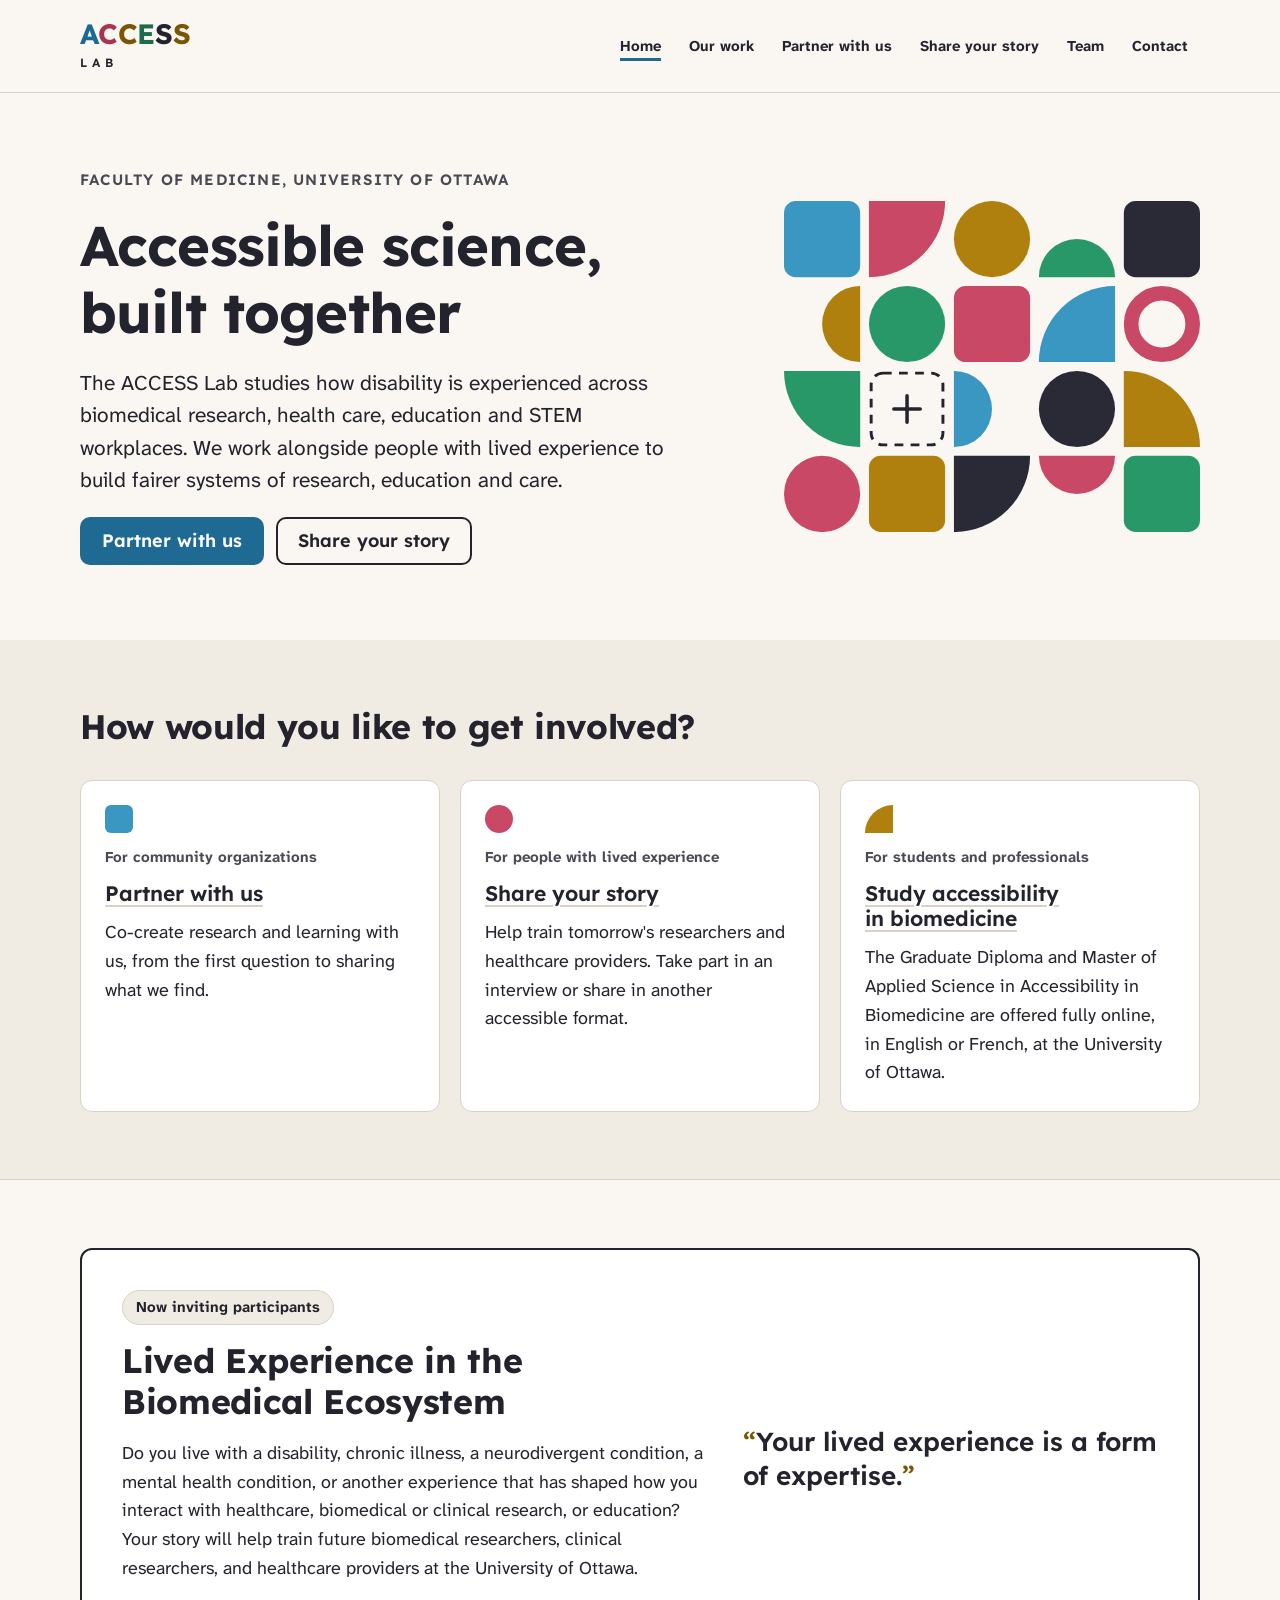
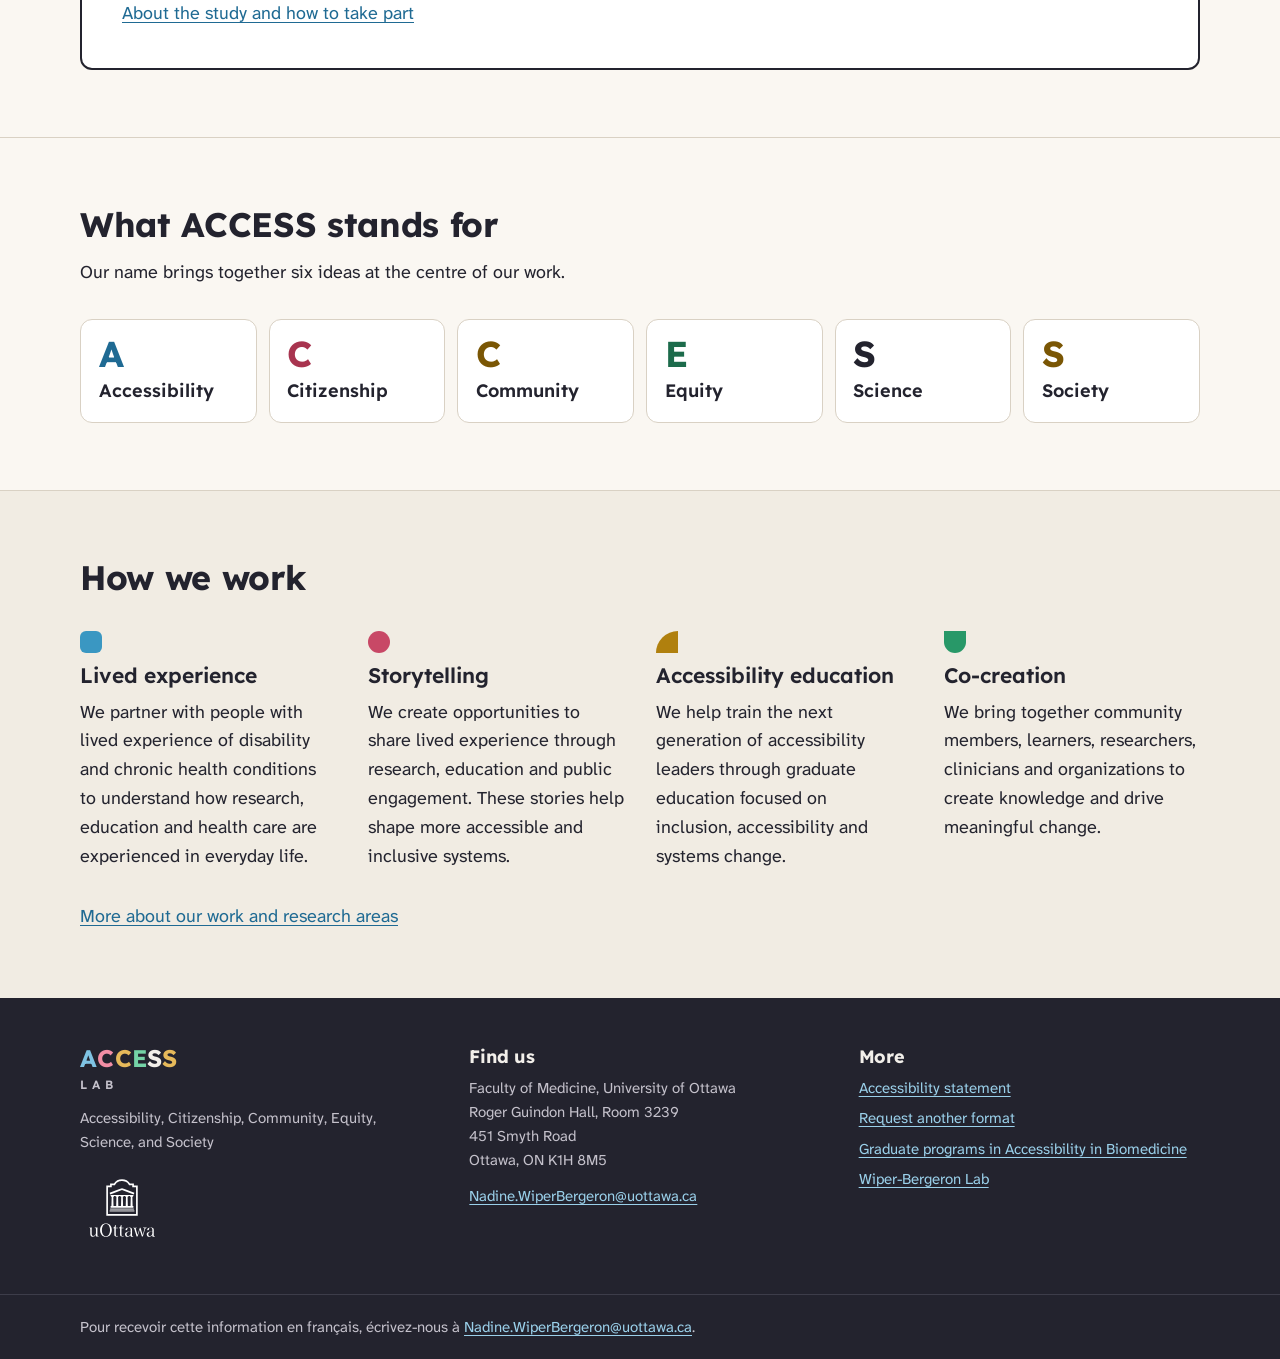
==== index.html @ d4164652 "Add files via upload" ====
<!doctype html>
<html lang="en">
<head>
<meta charset="utf-8">
<meta name="viewport" content="width=device-width, initial-scale=1, viewport-fit=cover">
<title>ACCESS Lab</title>
<meta name="description" content="The ACCESS Lab at the University of Ottawa studies how disability is experienced across biomedical research, health care, education and STEM workplaces, working alongside people with lived experience.">
<meta name="color-scheme" content="light dark">
<link rel="icon" href="assets/favicon.svg" type="image/svg+xml">
<link rel="preconnect" href="https://fonts.googleapis.com">
<link rel="preconnect" href="https://fonts.gstatic.com" crossorigin>
<link rel="stylesheet" href="https://fonts.googleapis.com/css2?family=Atkinson+Hyperlegible+Next:ital,wght@0,400;0,700;1,400&amp;family=Lexend:wght@600;700&amp;display=swap">
<link rel="stylesheet" href="assets/site.css">
</head>
<body>
<a class="skip-link" href="#main">Skip to main content</a>
<header class="site-header">
  <div class="frame">
    <a class="brand" href="./"><span class="brand-word" aria-hidden="true"><span class="l-a">A</span><span class="l-c1">C</span><span class="l-c2">C</span><span class="l-e">E</span><span class="l-s1">S</span><span class="l-s2">S</span></span><span class="brand-sub" aria-hidden="true">LAB</span><span class="sr-only">ACCESS Lab home</span></a>
    <nav class="site-nav" aria-label="Main">
      <ul>
        <li><a href="./" aria-current="page">Home</a></li>
        <li><a href="our-work.html">Our work</a></li>
        <li><a href="partner-with-us.html">Partner with us</a></li>
        <li><a href="share-your-story.html">Share your story</a></li>
        <li><a href="team.html">Team</a></li>
        <li><a href="contact.html">Contact</a></li>
      </ul>
    </nav>
  </div>
</header>
<main id="main" tabindex="-1">
<section class="hero" aria-labelledby="hero-title">
  <div class="frame">
    <div class="hero-text">
      <p class="eyebrow">Faculty of Medicine, University of Ottawa</p>
      <h1 id="hero-title">Accessible science, built together</h1>
      <p class="lead">The ACCESS Lab studies how disability is experienced across biomedical research, health care, education and STEM workplaces. We work alongside people with lived experience to build fairer systems of research, education and care.</p>
      <div class="actions">
        <a class="btn" href="partner-with-us.html">Partner with us</a>
        <a class="btn btn-secondary" href="share-your-story.html">Share your story</a>
      </div>
    </div>
    <svg class="quilt" viewBox="0 0 284 226" aria-hidden="true" focusable="false">
      <rect class="q-blue" x="0" y="0" width="52" height="52" rx="8"/>
      <path class="q-pink" d="M58 0 L110 0 A52 52 0 0 1 58 52 Z"/>
      <circle class="q-gold" cx="142" cy="26" r="26"/>
      <path class="q-green" d="M174 52 A26 26 0 0 1 226 52 Z"/>
      <rect class="q-ink" x="232" y="0" width="52" height="52" rx="8"/>
      <path class="q-gold" d="M52 58 A26 26 0 0 0 52 110 Z"/>
      <circle class="q-green" cx="84" cy="84" r="26"/>
      <rect class="q-pink" x="116" y="58" width="52" height="52" rx="8"/>
      <path class="q-blue" d="M226 110 L174 110 A52 52 0 0 1 226 58 Z"/>
      <circle class="q-ring-pink" cx="258" cy="84" r="21"/>
      <path class="q-green" d="M52 116 L0 116 A52 52 0 0 0 52 168 Z"/>
      <rect class="q-open" x="59.5" y="117.5" width="49" height="49" rx="8"/>
      <path class="q-plus" d="M84 133 V151 M75 142 H93"/>
      <path class="q-blue" d="M116 116 A26 26 0 0 1 116 168 Z"/>
      <circle class="q-ink" cx="200" cy="142" r="26"/>
      <path class="q-gold" d="M232 168 L284 168 A52 52 0 0 0 232 116 Z"/>
      <circle class="q-pink" cx="26" cy="200" r="26"/>
      <rect class="q-gold" x="58" y="174" width="52" height="52" rx="8"/>
      <path class="q-ink" d="M116 174 L168 174 A52 52 0 0 1 116 226 Z"/>
      <path class="q-pink" d="M174 174 A26 26 0 0 0 226 174 Z"/>
      <rect class="q-green" x="232" y="174" width="52" height="52" rx="8"/>
    </svg>
  </div>
</section>

<section class="section section-tint" aria-labelledby="paths-title">
  <div class="frame">
    <div class="section-head">
      <h2 id="paths-title">How would you like to get involved?</h2>
    </div>
    <ul class="cards" role="list" style="list-style:none;margin:0;padding:0">
      <li class="card">
        <span class="mark mark-blue" aria-hidden="true"></span>
        <p class="who">For community organizations</p>
        <h3><a href="partner-with-us.html">Partner with us</a></h3>
        <p>Co-create research and learning with us, from the first question to sharing what we find.</p>
      </li>
      <li class="card">
        <span class="mark mark-pink" aria-hidden="true"></span>
        <p class="who">For people with lived experience</p>
        <h3><a href="share-your-story.html">Share your story</a></h3>
        <p>Help train tomorrow's researchers and healthcare providers. Take part in an interview or share in another accessible format.</p>
      </li>
      <li class="card">
        <span class="mark mark-gold" aria-hidden="true"></span>
        <p class="who">For students and professionals</p>
        <h3><a href="https://www.uottawa.ca/faculty-medicine/graduate-postdoctoral/our-programs/accessibility-biomedicine">Study accessibility in biomedicine</a></h3>
        <p>The Graduate Diploma and Master of Applied Science in Accessibility in Biomedicine are offered fully online, in English or French, at the University of Ottawa.</p>
      </li>
    </ul>
  </div>
</section>

<section class="section" aria-labelledby="study-title">
  <div class="frame">
    <div class="callout">
      <div class="stack">
        <p class="pill">Now inviting participants</p>
        <h2 id="study-title">Lived Experience in the Biomedical Ecosystem</h2>
        <p>Do you live with a disability, chronic illness, a neurodivergent condition, a mental health condition, or another experience that has shaped how you interact with healthcare, biomedical or clinical research, or education? Your story will help train future biomedical researchers, clinical researchers, and healthcare providers at the University of Ottawa.</p>
        <p><a href="share-your-story.html">About the study and how to take part</a></p>
      </div>
      <blockquote class="quote"><p>Your lived experience is a form of expertise.</p></blockquote>
    </div>
  </div>
</section>

<section class="section" aria-labelledby="name-title">
  <div class="frame">
    <div class="section-head">
      <h2 id="name-title">What ACCESS stands for</h2>
      <p>Our name brings together six ideas at the centre of our work.</p>
    </div>
    <ul class="acronym">
      <li><b class="l-a" aria-hidden="true">A</b>Accessibility</li>
      <li><b class="l-c1" aria-hidden="true">C</b>Citizenship</li>
      <li><b class="l-c2" aria-hidden="true">C</b>Community</li>
      <li><b class="l-e" aria-hidden="true">E</b>Equity</li>
      <li><b class="l-s1" aria-hidden="true">S</b>Science</li>
      <li><b class="l-s2" aria-hidden="true">S</b>Society</li>
    </ul>
  </div>
</section>

<section class="section section-tint" aria-labelledby="how-title">
  <div class="frame">
    <div class="section-head">
      <h2 id="how-title">How we work</h2>
    </div>
    <ul class="features">
      <li><span class="mark mark-blue" aria-hidden="true"></span><h3>Lived experience</h3><p>We partner with people with lived experience of disability and chronic health conditions to understand how research, education and health care are experienced in everyday life.</p></li>
      <li><span class="mark mark-pink" aria-hidden="true"></span><h3>Storytelling</h3><p>We create opportunities to share lived experience through research, education and public engagement. These stories help shape more accessible and inclusive systems.</p></li>
      <li><span class="mark mark-gold" aria-hidden="true"></span><h3>Accessibility education</h3><p>We help train the next generation of accessibility leaders through graduate education focused on inclusion, accessibility and systems change.</p></li>
      <li><span class="mark mark-green" aria-hidden="true"></span><h3>Co-creation</h3><p>We bring together community members, learners, researchers, clinicians and organizations to create knowledge and drive meaningful change.</p></li>
    </ul>
    <p style="margin-top:2rem"><a href="our-work.html">More about our work and research areas</a></p>
  </div>
</section>
</main>
<footer class="site-footer">
  <div class="frame">
    <div class="footer-brand">
      <p class="brand" style="padding:0"><span class="brand-word" aria-hidden="true"><span class="l-a">A</span><span class="l-c1">C</span><span class="l-c2">C</span><span class="l-e">E</span><span class="l-s1">S</span><span class="l-s2">S</span></span><span class="brand-sub" aria-hidden="true">LAB</span><span class="sr-only">ACCESS Lab</span></p>
      <p style="margin-top:0.75rem">Accessibility, Citizenship, Community, Equity, Science, and Society</p>
      <img class="footer-logo" src="assets/uottawa-white.svg" alt="University of Ottawa" width="84" height="75">
    </div>
    <div>
      <h2>Find us</h2>
      <address>
        Faculty of Medicine, University of Ottawa<br>
        Roger Guindon Hall, Room 3239<br>
        451 Smyth Road<br>
        Ottawa, ON K1H 8M5
      </address>
      <p style="margin-top:0.75rem"><a href="mailto:Nadine.WiperBergeron@uottawa.ca">Nadine.WiperBergeron@uottawa.ca</a></p>
    </div>
    <nav aria-label="Footer">
      <h2>More</h2>
      <ul>
        <li><a href="accessibility.html">Accessibility statement</a></li>
        <li><a href="accessibility.html#formats">Request another format</a></li>
        <li><a href="https://www.uottawa.ca/faculty-medicine/graduate-postdoctoral/our-programs/accessibility-biomedicine">Graduate programs in Accessibility in Biomedicine</a></li>
        <li><a href="https://www.wiper-bergeronlab.com/">Wiper-Bergeron Lab</a></li>
      </ul>
    </nav>
  </div>
  <div class="footer-bottom">
    <div class="frame">
      <p lang="fr">Pour recevoir cette information en français, écrivez-nous à <a href="mailto:Nadine.WiperBergeron@uottawa.ca">Nadine.WiperBergeron@uottawa.ca</a>.</p>
    </div>
  </div>
</footer>
</body>
</html>
---- assets/site.css ----
/* ACCESS Lab website
   Layout: one readable column (about 65 characters) inside a wide frame; pathway cards and the
   multicoloured "community quilt" carry the identity. Colours follow the ACCESS Lab brochures.
   Every text colour below passes WCAG 2.2 AA (4.5:1) on every background it is used on, in both themes. */

:root {
  /* surfaces */
  --bg: #FAF7F2;
  --surface: #FFFFFF;
  --tint: #F1ECE3;
  --line: #D9D1C4;
  /* text */
  --ink: #23232E;
  --muted: #4A4A55;
  /* text-safe accents, one per ACCESS colour */
  --blue: #1F6A93;
  --pink: #A8344F;
  --gold: #7A5604;
  --green: #1C6B4B;
  /* decorative fills (shapes only, never text) */
  --c-blue: #3A97C2;
  --c-pink: #C84866;
  --c-gold: #B0800E;
  --c-green: #289868;
  --c-ink: #2A2A36;
  /* interaction */
  --link: #1F6A93;
  --link-hover: #154C6B;
  --focus: #1F6A93;
  --btn-bg: #1F6A93;
  --btn-ink: #FFFFFF;
  /* footer stays dark in both themes */
  --footer-bg: #23232E;
  --footer-ink: #F2EFEA;
  --footer-muted: #C4C1CB;
  --footer-link: #9AD0EA;

  --font-display: "Lexend", "Atkinson Hyperlegible Next", system-ui, -apple-system, "Segoe UI", sans-serif;
  --font-body: "Atkinson Hyperlegible Next", "Atkinson Hyperlegible", system-ui, -apple-system, "Segoe UI", sans-serif;

  --step--1: 0.9375rem;
  --step-0: 1.125rem;
  --step-1: 1.3125rem;
  --step-2: 1.625rem;
  --step-3: 2.125rem;
  --step-4: clamp(2.375rem, 1.6rem + 3.2vw, 3.5rem);

  --radius: 12px;
  --gutter: clamp(1rem, 0.6rem + 2vw, 2rem);
  --measure: 40rem;
  --frame: 74rem;
}

@media (prefers-color-scheme: dark) {
  :root:not([data-theme="light"]) {
    --bg: #16161D; --surface: #20202A; --tint: #282833; --line: #3D3D4A;
    --ink: #F2EFEA; --muted: #C4C1CB;
    --blue: #7FC3E3; --pink: #F28EA5; --gold: #E6B95A; --green: #74D3A6;
    --c-blue: #3A97C2; --c-pink: #D9607D; --c-gold: #C9951C; --c-green: #2FA874; --c-ink: #D9D6E0;
    --link: #7FC3E3; --link-hover: #B5DEF0; --focus: #7FC3E3;
    --btn-bg: #7FC3E3; --btn-ink: #16161D;
    --footer-bg: #0F0F14;
    color-scheme: dark;
  }
}
:root[data-theme="dark"] {
  --bg: #16161D; --surface: #20202A; --tint: #282833; --line: #3D3D4A;
  --ink: #F2EFEA; --muted: #C4C1CB;
  --blue: #7FC3E3; --pink: #F28EA5; --gold: #E6B95A; --green: #74D3A6;
  --c-blue: #3A97C2; --c-pink: #D9607D; --c-gold: #C9951C; --c-green: #2FA874; --c-ink: #D9D6E0;
  --link: #7FC3E3; --link-hover: #B5DEF0; --focus: #7FC3E3;
  --btn-bg: #7FC3E3; --btn-ink: #16161D;
  --footer-bg: #0F0F14;
  color-scheme: dark;
}

*, *::before, *::after { box-sizing: border-box; }
html { -webkit-text-size-adjust: 100%; text-size-adjust: 100%; }
body {
  overflow-wrap: break-word;
  margin: 0;
  background: var(--bg);
  color: var(--ink);
  font-family: var(--font-body);
  font-size: var(--step-0);
  line-height: 1.6;
}
img, svg { max-width: 100%; }
img { height: auto; }

h1, h2, h3 {
  font-family: var(--font-display);
  line-height: 1.2;
  text-wrap: balance;
  margin: 0;
  color: var(--ink);
}
h1 { font-size: var(--step-4); font-weight: 700; letter-spacing: -0.015em; }
h2 { font-size: var(--step-3); font-weight: 700; letter-spacing: -0.01em; }
h3 { font-size: var(--step-1); font-weight: 600; }
p, li, dd { text-wrap: pretty; }
p { margin: 0; }

a { color: var(--link); text-decoration-thickness: 0.08em; text-underline-offset: 0.18em; }
a:hover { color: var(--link-hover); text-decoration-thickness: 0.14em; }
:focus-visible {
  outline: 3px solid var(--focus);
  outline-offset: 3px;
  border-radius: 4px;
}

.sr-only {
  position: absolute !important; width: 1px; height: 1px; padding: 0; margin: -1px;
  overflow: hidden; clip: rect(0 0 0 0); white-space: nowrap; border: 0;
}
.skip-link {
  position: absolute; left: var(--gutter); top: -100px; z-index: 10;
  background: var(--btn-bg); color: var(--btn-ink);
  padding: 0.75rem 1rem; border-radius: 8px; font-weight: 700; text-decoration: none;
}
.skip-link:focus { top: 0.75rem; }

.frame { max-width: var(--frame); margin-inline: auto; padding-inline: var(--gutter); }
.prose { max-width: var(--measure); }
.stack { display: flex; flex-direction: column; gap: 1rem; }
.stack-lg { display: flex; flex-direction: column; gap: 1.75rem; }

/* ---------- header ---------- */
.site-header { border-bottom: 1px solid var(--line); background: var(--bg); }
.site-header .frame {
  display: flex; flex-wrap: wrap; align-items: center; justify-content: space-between;
  gap: 0.75rem 2rem; padding-block: 1rem;
}
.brand {
  display: inline-flex; flex-direction: column; text-decoration: none; color: var(--ink);
  padding: 0.25rem 0;
}
.brand-word { font-family: var(--font-display); font-weight: 700; font-size: 1.75rem; line-height: 1; letter-spacing: 0.01em; }
.brand-sub { font-family: var(--font-display); font-weight: 600; font-size: 0.75rem; letter-spacing: 0.42em; margin-top: 0.3rem; }
.l-a { color: var(--blue); } .l-c1 { color: var(--pink); } .l-c2 { color: var(--gold); }
.l-e { color: var(--green); } .l-s1 { color: var(--ink); } .l-s2 { color: var(--gold); }

.site-nav ul { list-style: none; margin: 0; padding: 0; display: flex; flex-wrap: wrap; gap: 0.25rem 0.25rem; }
.site-nav a {
  display: inline-flex; align-items: center; min-height: 44px; padding: 0.25rem 0.75rem;
  border-radius: 8px; color: var(--ink); text-decoration: none; font-weight: 700; font-size: var(--step--1);
}
.site-nav a:hover { background: var(--tint); text-decoration: underline; }
.site-nav a[aria-current="page"] {
  text-decoration: underline; text-decoration-thickness: 3px; text-underline-offset: 0.45em;
  text-decoration-color: var(--blue);
}

/* ---------- page sections ---------- */
main { display: block; }
.section { padding-block: clamp(2.5rem, 1.8rem + 3vw, 4.5rem); }
.section + .section { border-top: 1px solid var(--line); }
.section-tint { background: var(--tint); }
.section-head { display: flex; flex-direction: column; gap: 0.75rem; margin-bottom: 2rem; max-width: var(--measure); }
.eyebrow {
  font-family: var(--font-display); font-size: var(--step--1); font-weight: 600;
  letter-spacing: 0.08em; text-transform: uppercase; color: var(--muted);
}
.lead { font-size: var(--step-1); line-height: 1.55; color: var(--ink); max-width: var(--measure); }

/* page intro for inner pages */
.page-intro { padding-block: clamp(2.5rem, 1.8rem + 3vw, 4rem) clamp(2rem, 1.5rem + 2vw, 3rem); }
.page-intro .frame { display: flex; flex-direction: column; gap: 1rem; }
.shape-row { display: flex; gap: 6px; }
.shape-row span { width: 22px; height: 6px; border-radius: 3px; }
.shape-row .s1 { background: var(--c-blue); } .shape-row .s2 { background: var(--c-pink); }
.shape-row .s3 { background: var(--c-gold); } .shape-row .s4 { background: var(--c-green); }

/* ---------- home hero ---------- */
.hero .frame {
  display: grid; grid-template-columns: minmax(0, 1.25fr) minmax(0, 1fr);
  align-items: center; gap: 2rem 3rem; padding-block: clamp(2.5rem, 1.5rem + 4vw, 5rem);
}
.hero-text { display: flex; flex-direction: column; gap: 1.25rem; min-width: 0; }
.quilt { width: 100%; max-width: 26rem; justify-self: end; }
.quilt .q-blue { fill: var(--c-blue); } .quilt .q-pink { fill: var(--c-pink); }
.quilt .q-gold { fill: var(--c-gold); } .quilt .q-green { fill: var(--c-green); }
.quilt .q-ink { fill: var(--c-ink); }
.quilt .q-ring-pink { fill: none; stroke: var(--c-pink); stroke-width: 10; }
.quilt .q-open { fill: none; stroke: var(--ink); stroke-width: 2; stroke-dasharray: 6 5; }
.quilt .q-plus { stroke: var(--ink); stroke-width: 2.4; stroke-linecap: round; }
@media (max-width: 52rem) {
  .hero .frame { grid-template-columns: minmax(0, 1fr); }
  .quilt { justify-self: start; max-width: 18rem; order: -1; }
}

/* ---------- buttons ---------- */
.actions { display: flex; flex-wrap: wrap; gap: 0.75rem; }
.btn {
  display: inline-flex; align-items: center; justify-content: center; min-height: 48px;
  padding: 0.6rem 1.25rem; border-radius: 10px; border: 2px solid var(--btn-bg);
  background: var(--btn-bg); color: var(--btn-ink); font-family: var(--font-display);
  font-weight: 600; font-size: var(--step-0); text-decoration: none; line-height: 1.2;
}
.btn:hover { color: var(--btn-ink); text-decoration: underline; }
.btn-secondary { background: transparent; color: var(--ink); border-color: var(--ink); }
.btn-secondary:hover { color: var(--ink); background: var(--tint); }

/* ---------- cards ---------- */
.cards { display: grid; grid-template-columns: repeat(auto-fit, minmax(min(100%, 19rem), 1fr)); gap: 1.25rem; }
.card {
  position: relative; display: flex; flex-direction: column; gap: 0.75rem;
  background: var(--surface); border: 1px solid var(--line); border-radius: var(--radius);
  padding: 1.5rem; min-width: 0;
}
.card .who { font-size: var(--step--1); font-weight: 700; color: var(--muted); }
.card h3 a { color: var(--ink); text-decoration: underline; text-decoration-color: var(--line); text-decoration-thickness: 2px; }
.card h3 a::after { content: ""; position: absolute; inset: 0; border-radius: var(--radius); }
.card:hover { border-color: var(--ink); }
.card:hover h3 a { text-decoration-color: currentColor; }
.card:focus-within { outline: 3px solid var(--focus); outline-offset: 3px; }
.card h3 a:focus-visible { outline: none; }
.card .go { margin-top: auto; font-weight: 700; color: var(--link); }
.mark { width: 28px; height: 28px; flex: none; }
.mark-blue { background: var(--c-blue); border-radius: 6px; }
.mark-pink { background: var(--c-pink); border-radius: 999px; }
.mark-gold { background: var(--c-gold); border-radius: 28px 0 0 0; }
.mark-green { background: var(--c-green); border-radius: 0 0 28px 28px; }
.mark-ink { border: 6px solid var(--c-ink); border-radius: 999px; }

/* feature list: shape + heading + text */
.features { list-style: none; margin: 0; padding: 0; display: grid; grid-template-columns: repeat(auto-fit, minmax(min(100%, 16rem), 1fr)); gap: 1.75rem 2rem; }
.features li { display: flex; flex-direction: column; gap: 0.6rem; min-width: 0; }
.features .mark { width: 22px; height: 22px; }
.features .mark-gold { border-radius: 22px 0 0 0; }
.features .mark-green { border-radius: 0 0 22px 22px; }
.features .mark-ink { border-width: 5px; }

/* simple bullet list with coloured dots */
.dots { list-style: none; margin: 0; padding: 0; display: flex; flex-direction: column; gap: 0.6rem; }
.dots li { position: relative; padding-left: 1.5rem; }
.dots li::before {
  content: ""; position: absolute; left: 0; top: 0.6em; width: 0.6rem; height: 0.6rem;
  border-radius: 999px; background: var(--c-blue);
}
.dots li:nth-child(5n+2)::before { background: var(--c-pink); }
.dots li:nth-child(5n+3)::before { background: var(--c-gold); }
.dots li:nth-child(5n+4)::before { background: var(--c-green); }
.dots li:nth-child(5n+5)::before { background: var(--c-ink); }
.cols-2 { columns: 2 18rem; column-gap: 2.5rem; }
.cols-2 li { break-inside: avoid; margin-bottom: 0.6rem; }

/* check list */
.checks { list-style: none; margin: 0; padding: 0; display: flex; flex-direction: column; gap: 0.75rem; }
.checks li { position: relative; padding-left: 2rem; }
.checks li::before {
  content: ""; position: absolute; left: 0.15rem; top: 0.35em; width: 0.55rem; height: 1rem;
  border: solid var(--green); border-width: 0 3px 3px 0; transform: rotate(45deg);
}

/* numbered steps: a real sequence */
.steps { list-style: none; counter-reset: step; margin: 0; padding: 0; display: flex; flex-direction: column; gap: 0; max-width: var(--measure); }
.steps li { counter-increment: step; position: relative; padding: 0 0 1.75rem 3.5rem; }
.steps li::before {
  content: counter(step); position: absolute; left: 0; top: 0; width: 2.25rem; height: 2.25rem;
  border-radius: 999px; background: var(--surface); border: 3px solid var(--green); color: var(--ink);
  font-family: var(--font-display); font-weight: 700; display: grid; place-items: center; font-size: 1rem;
}
.steps li:not(:last-child)::after {
  content: ""; position: absolute; left: calc(1.125rem - 1px); top: 2.5rem; bottom: 0.25rem; width: 2px; background: var(--line);
}
.steps h3 { font-size: var(--step-1); margin-bottom: 0.35rem; }

/* ACCESS acronym */
.acronym { list-style: none; margin: 0; padding: 0; display: grid; grid-template-columns: repeat(auto-fit, minmax(min(100%, 10.5rem), 1fr)); gap: 0.75rem; }
.acronym li {
  background: var(--surface); border: 1px solid var(--line); border-radius: var(--radius);
  padding: 1rem 1.1rem; font-family: var(--font-display); font-weight: 600; font-size: var(--step-0);
}
.acronym b { display: block; font-size: 2.25rem; line-height: 1; margin-bottom: 0.35rem; font-weight: 700; }

/* callout */
.callout {
  background: var(--surface); border: 2px solid var(--ink); border-radius: var(--radius);
  padding: clamp(1.5rem, 1rem + 2vw, 2.5rem); display: grid; gap: 1rem 2.5rem;
  grid-template-columns: minmax(0, 1.4fr) minmax(0, 1fr); align-items: center;
}
.callout .stack { min-width: 0; }
@media (max-width: 52rem) { .callout { grid-template-columns: minmax(0, 1fr); } }
.pill {
  align-self: flex-start; display: inline-block; padding: 0.3rem 0.8rem; border-radius: 999px;
  background: var(--tint); color: var(--ink); font-weight: 700; font-size: var(--step--1);
  border: 1px solid var(--line);
}

/* at-a-glance definition list */
.glance { margin: 0; display: grid; grid-template-columns: max-content minmax(0, 1fr); gap: 0; border-top: 1px solid var(--line); }
.glance dt, .glance dd { padding: 0.8rem 0; border-bottom: 1px solid var(--line); margin: 0; }
.glance dt { font-weight: 700; padding-right: 1.5rem; color: var(--ink); }
@media (max-width: 30rem) {
  .glance { grid-template-columns: minmax(0, 1fr); }
  .glance dt { border-bottom: 0; padding-bottom: 0; }
}

/* quote */
.quote { margin: 0; font-family: var(--font-display); font-weight: 600; font-size: var(--step-2); line-height: 1.3; max-width: 32rem; }
.quote p::before { content: "\201C"; color: var(--gold); }
.quote p::after { content: "\201D"; color: var(--gold); }

/* contact block */
.contact-box {
  background: var(--surface); border: 1px solid var(--line); border-radius: var(--radius);
  padding: 1.5rem; display: flex; flex-direction: column; gap: 0.5rem; max-width: var(--measure);
}
.email { font-family: var(--font-display); font-weight: 600; font-size: var(--step-1); overflow-wrap: anywhere; }
.note { font-size: var(--step--1); color: var(--muted); }
address { font-style: normal; }

/* on-this-page nav */
.toc { background: var(--tint); border-radius: var(--radius); padding: 1.25rem 1.5rem; max-width: var(--measure); }
.toc h2 { font-size: var(--step-0); margin-bottom: 0.5rem; }
.toc ul { margin: 0; padding-left: 1.25rem; display: flex; flex-direction: column; gap: 0.25rem; }

/* two column section body */
.split { display: grid; grid-template-columns: minmax(0, 1fr) minmax(0, 1fr); gap: 2rem 3rem; align-items: start; }
@media (max-width: 52rem) { .split { grid-template-columns: minmax(0, 1fr); } }

/* team */
.people { list-style: none; margin: 0; padding: 0; display: flex; flex-direction: column; gap: 2.5rem; }
.person { display: grid; grid-template-columns: 9rem minmax(0, 1fr); gap: 1.5rem 2rem; align-items: start; }
.person .photo {
  width: 9rem; aspect-ratio: 1; border-radius: 999px; display: grid; place-items: center;
  font-family: var(--font-display); font-weight: 700; font-size: 2.25rem; color: #FFFFFF; max-width: 100%;
}
.person .photo.p-blue { background: #1F6A93; } .person .photo.p-pink { background: #A8344F; } .person .photo.p-green { background: #1C6B4B; }
.person .role { font-weight: 700; color: var(--muted); }
@media (max-width: 36rem) { .person { grid-template-columns: minmax(0, 1fr); } .person .photo { width: 6.5rem; font-size: 1.75rem; } }

/* ---------- footer ---------- */
.site-footer { background: var(--footer-bg); color: var(--footer-ink); margin-top: 0; }
.site-footer .frame { padding-block: 3rem; display: grid; grid-template-columns: repeat(auto-fit, minmax(min(100%, 15rem), 1fr)); gap: 2rem 3rem; }
.site-footer a { color: var(--footer-link); }
.site-footer a:hover { color: #FFFFFF; }
.site-footer :focus-visible { outline-color: var(--footer-link); }
.site-footer h2 { font-size: var(--step-0); color: var(--footer-ink); margin-bottom: 0.5rem; }
.site-footer p, .site-footer address { color: var(--footer-muted); font-size: var(--step--1); line-height: 1.6; }
.site-footer ul { list-style: none; margin: 0; padding: 0; display: flex; flex-direction: column; gap: 0.4rem; font-size: var(--step--1); }
.footer-brand .brand-word { font-size: 1.5rem; }
.footer-brand .l-s1 { color: #F2EFEA; }
.footer-brand .l-a { color: #7FC3E3; } .footer-brand .l-c1 { color: #F28EA5; } .footer-brand .l-c2, .footer-brand .l-s2 { color: #E6B95A; } .footer-brand .l-e { color: #74D3A6; }
.footer-logo { width: 84px; height: auto; display: block; margin-top: 1rem; }
.footer-bottom { border-top: 1px solid #3D3D4A; }
.footer-bottom .frame { padding-block: 1.25rem; display: block; }

/* ---------- user preferences ---------- */
@media (prefers-reduced-motion: reduce) {
  *, *::before, *::after { transition: none !important; animation: none !important; scroll-behavior: auto !important; }
}
@media (forced-colors: active) {
  .card, .callout, .contact-box, .acronym li, .btn { border: 2px solid CanvasText; }
  .mark, .shape-row, .quilt, .dots li::before { forced-color-adjust: auto; }
  .site-nav a[aria-current="page"] { text-decoration-color: CanvasText; }
}
@media print {
  .site-nav, .skip-link, .quilt, .actions { display: none !important; }
  body { background: #FFFFFF; color: #000000; }
  a[href^="http"]::after { content: " (" attr(href) ")"; font-size: 0.85em; }
}

/* sections and main that receive focus from skip and in-page links show no ring */
[tabindex="-1"]:focus { outline: none; }
/* five-item lists sit 3 + 2 instead of leaving one alone on a row */
.features.five { grid-template-columns: repeat(auto-fit, minmax(min(100%, 19rem), 1fr)); }
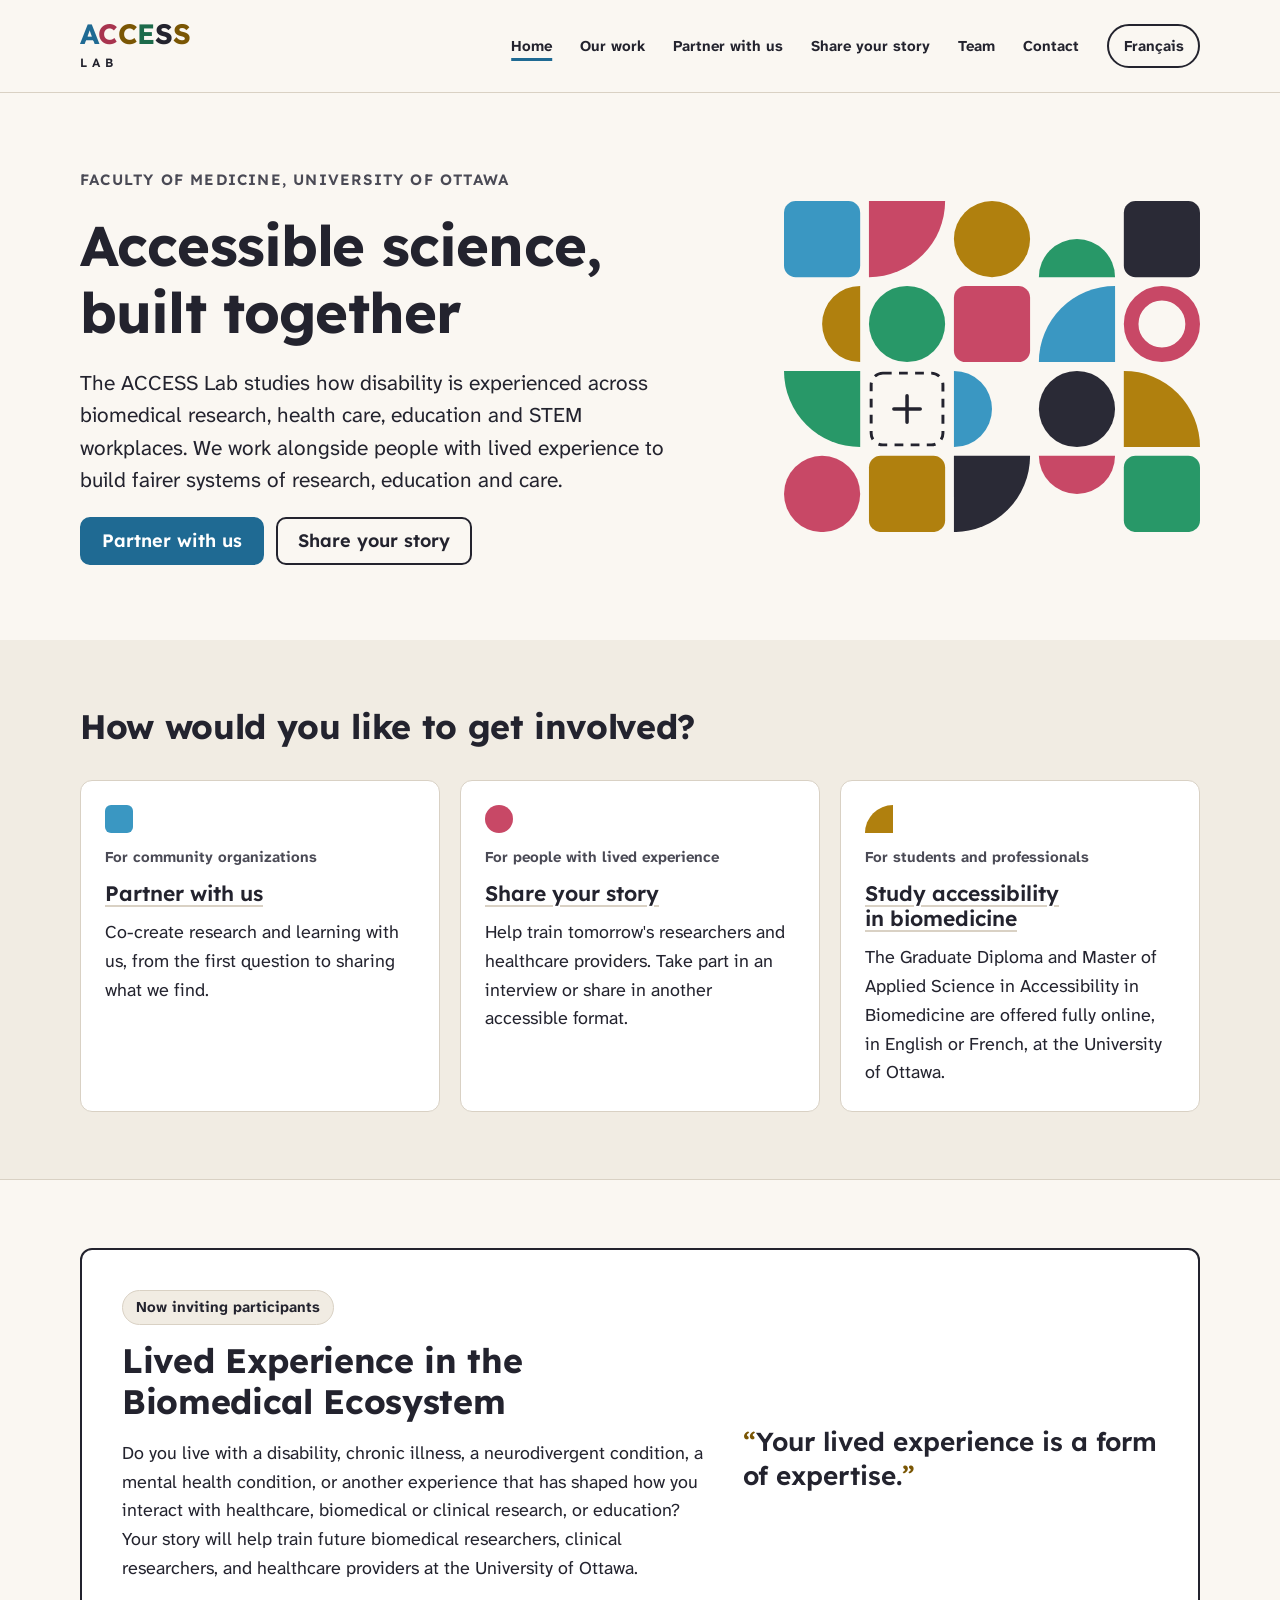
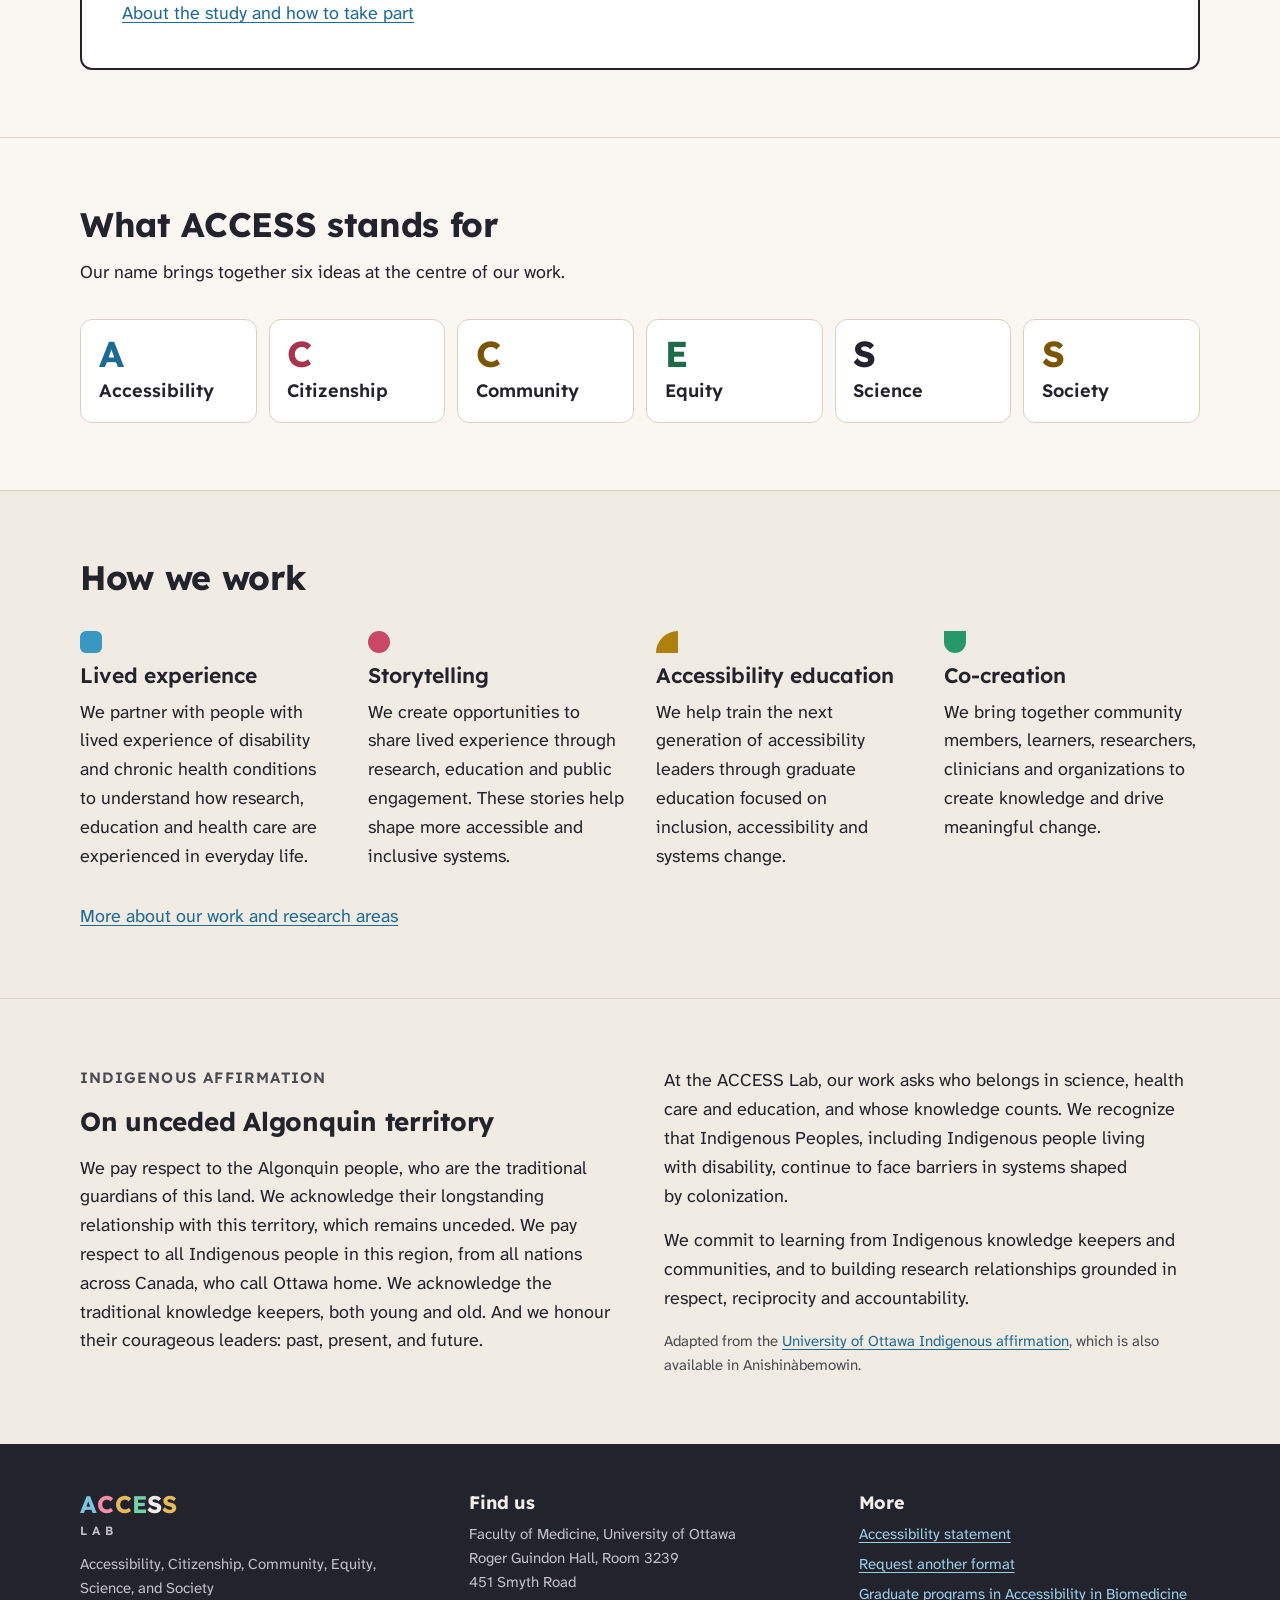
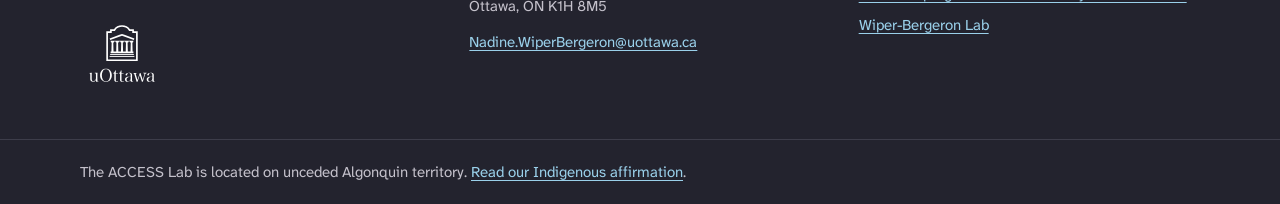
==== commit 95db28a4: "Add files via upload" ====
--- a/index.html
+++ b/index.html
@@ -6,6 +6,8 @@
 <title>ACCESS Lab</title>
 <meta name="description" content="The ACCESS Lab at the University of Ottawa studies how disability is experienced across biomedical research, health care, education and STEM workplaces, working alongside people with lived experience.">
 <meta name="color-scheme" content="light dark">
+<link rel="alternate" hreflang="en" href="./">
+<link rel="alternate" hreflang="fr" href="fr/">
 <link rel="icon" href="assets/favicon.svg" type="image/svg+xml">
 <link rel="preconnect" href="https://fonts.googleapis.com">
 <link rel="preconnect" href="https://fonts.gstatic.com" crossorigin>
@@ -17,16 +19,19 @@
 <header class="site-header">
   <div class="frame">
     <a class="brand" href="./"><span class="brand-word" aria-hidden="true"><span class="l-a">A</span><span class="l-c1">C</span><span class="l-c2">C</span><span class="l-e">E</span><span class="l-s1">S</span><span class="l-s2">S</span></span><span class="brand-sub" aria-hidden="true">LAB</span><span class="sr-only">ACCESS Lab home</span></a>
-    <nav class="site-nav" aria-label="Main">
-      <ul>
-        <li><a href="./" aria-current="page">Home</a></li>
-        <li><a href="our-work.html">Our work</a></li>
-        <li><a href="partner-with-us.html">Partner with us</a></li>
-        <li><a href="share-your-story.html">Share your story</a></li>
-        <li><a href="team.html">Team</a></li>
-        <li><a href="contact.html">Contact</a></li>
-      </ul>
-    </nav>
+    <div class="header-right">
+      <nav class="site-nav" aria-label="Main">
+        <ul>
+          <li><a href="./" aria-current="page">Home</a></li>
+          <li><a href="our-work.html">Our work</a></li>
+          <li><a href="partner-with-us.html">Partner with us</a></li>
+          <li><a href="share-your-story.html">Share your story</a></li>
+          <li><a href="team.html">Team</a></li>
+          <li><a href="contact.html">Contact</a></li>
+        </ul>
+      </nav>
+      <a class="lang-switch" href="fr/" lang="fr" hreflang="fr" aria-label="Version française de cette page">Français</a>
+    </div>
   </div>
 </header>
 <main id="main" tabindex="-1">
@@ -140,6 +145,21 @@
     <p style="margin-top:2rem"><a href="our-work.html">More about our work and research areas</a></p>
   </div>
 </section>
+
+<section class="section affirmation" id="affirmation" aria-labelledby="affirm-title" tabindex="-1">
+  <div class="frame split">
+    <div class="stack">
+      <p class="eyebrow">Indigenous affirmation</p>
+      <h2 id="affirm-title">On unceded Algonquin territory</h2>
+      <p>We pay respect to the Algonquin people, who are the traditional guardians of this land. We acknowledge their longstanding relationship with this territory, which remains unceded. We pay respect to all Indigenous people in this region, from all nations across Canada, who call Ottawa home. We acknowledge the traditional knowledge keepers, both young and old. And we honour their courageous leaders: past, present, and future.</p>
+    </div>
+    <div class="stack">
+      <p>At the ACCESS Lab, our work asks who belongs in science, health care and education, and whose knowledge counts. We recognize that Indigenous Peoples, including Indigenous people living with disability, continue to face barriers in systems shaped by colonization.</p>
+      <p>We commit to learning from Indigenous knowledge keepers and communities, and to building research relationships grounded in respect, reciprocity and accountability.</p>
+      <p class="note">Adapted from the <a href="https://www.uottawa.ca/about-us/indigenous/indigenous-affirmation">University of Ottawa Indigenous affirmation</a>, which is also available in Anishinàbemowin.</p>
+    </div>
+  </div>
+</section>
 </main>
 <footer class="site-footer">
   <div class="frame">
@@ -170,7 +190,7 @@
   </div>
   <div class="footer-bottom">
     <div class="frame">
-      <p lang="fr">Pour recevoir cette information en français, écrivez-nous à <a href="mailto:Nadine.WiperBergeron@uottawa.ca">Nadine.WiperBergeron@uottawa.ca</a>.</p>
+      <p>The ACCESS Lab is located on unceded Algonquin territory. <a href="./#affirmation">Read our Indigenous affirmation</a>.</p>
     </div>
   </div>
 </footer>
--- a/assets/site.css
+++ b/assets/site.css
@@ -366,3 +366,20 @@
 [tabindex="-1"]:focus { outline: none; }
 /* five-item lists sit 3 + 2 instead of leaving one alone on a row */
 .features.five { grid-template-columns: repeat(auto-fit, minmax(min(100%, 19rem), 1fr)); }
+
+/* header: nav plus language switch */
+.header-right { display: flex; flex-wrap: wrap; align-items: center; gap: 0.5rem 1rem; }
+.lang-switch {
+  display: inline-flex; align-items: center; min-height: 44px; padding: 0.25rem 0.9rem;
+  border: 2px solid var(--ink); border-radius: 999px; color: var(--ink); text-decoration: none;
+  font-weight: 700; font-size: var(--step--1);
+}
+.lang-switch:hover { background: var(--tint); color: var(--ink); text-decoration: underline; }
+
+/* Indigenous affirmation */
+.affirmation { background: var(--tint); }
+.affirmation h2 { font-size: var(--step-2); }
+
+/* French quotation marks */
+.quote:lang(fr) p::before { content: "\00AB\00A0"; }
+.quote:lang(fr) p::after { content: "\00A0\00BB"; }
